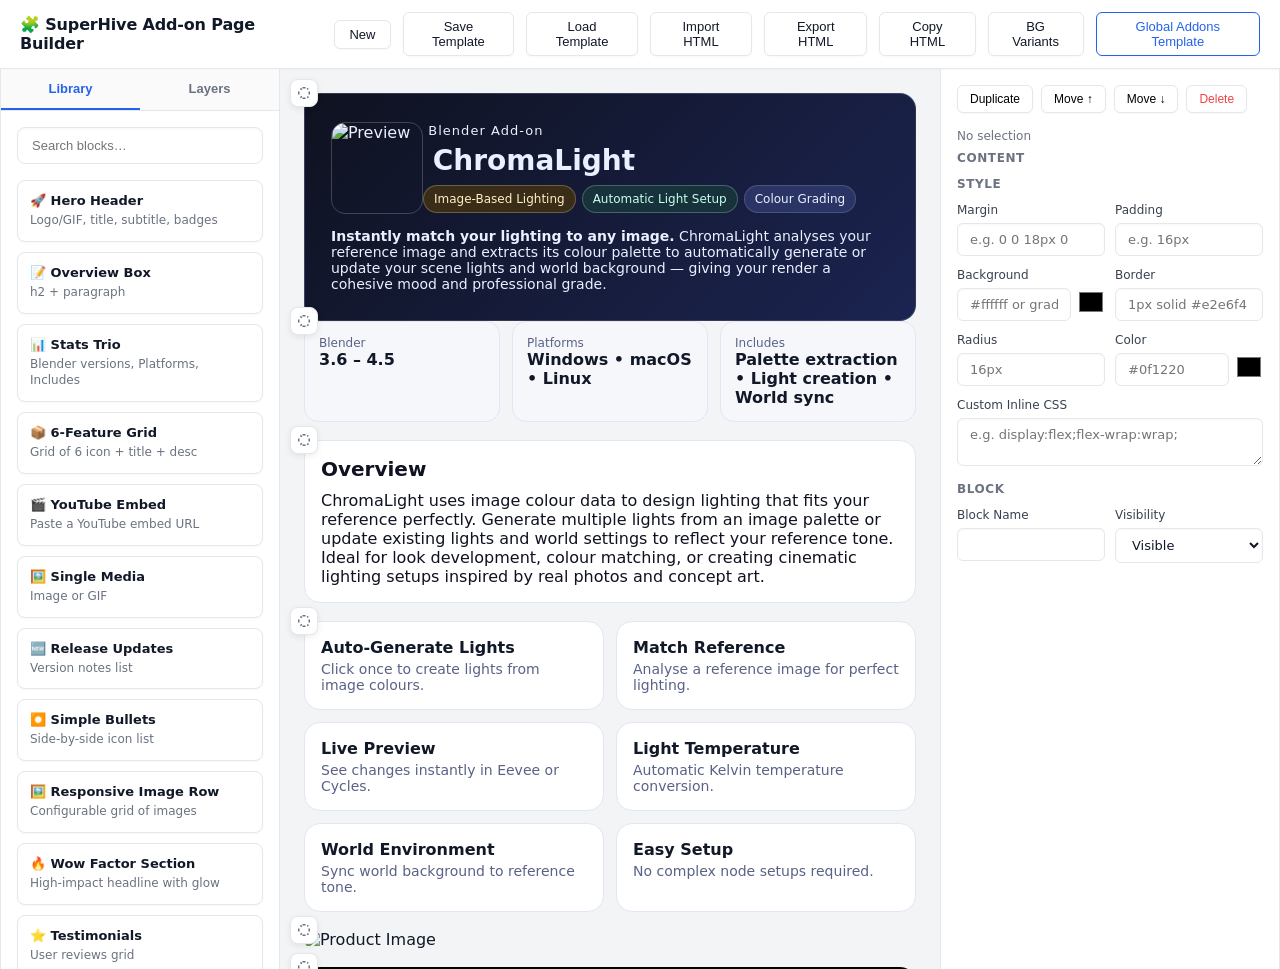
==== Dynamic verison/index.html @ a43a8a5e "feat: add a dynamic block-based content system including core application files and various new UI c" ====
<!DOCTYPE html>
<html lang="en">
<head>
  <meta charset="utf-8" />
  <meta name="viewport" content="width=device-width, initial-scale=1" />
  <title>SuperHive Add-on Page Builder</title>
  <link rel="stylesheet" href="styles.css">
</head>
<body>
  <!-- App bar -->
  <header class="appbar">
    <div class="title">🧩 SuperHive Add-on Page Builder</div>
    <div class="spacer"></div>
    <button class="btn" id="btn-new">New</button>
    <button class="btn" id="btn-save">Save Template</button>
    <button class="btn" id="btn-load">Load Template</button>
    <button class="btn" id="btn-import">Import HTML</button>
    <button class="btn" id="btn-export">Export HTML</button>
    <button class="btn" id="btn-copy">Copy HTML</button> 
    <button class="btn" id="btn-bg-variants">BG Variants</button>
    <button class="btn" id="btn-global-addons" style="border-color:var(--accent); color:var(--text);">Global Addons Template</button>
  </header>

  <div class="app">
    <!-- LEFT: Block Library & Layers -->
    <aside class="left col">
      <div class="tabs">
        <button class="tab active" id="tab-lib">Library</button>
        <button class="tab" id="tab-layers">Layers</button>
      </div>
      <div class="library" id="panel-lib">
        <input id="lib-search" class="lib-search" placeholder="Search blocks…"/>
        <div id="lib-list"></div>
      </div>
      <div class="layers hidden" id="panel-layers">
        <div id="layers-list"></div>
      </div>
    </aside>

    <!-- CENTER: Canvas -->
    <main class="center col">
      <div class="canvas-wrap">
        <!-- The builder mounts blocks inside here -->
        <div id="canvas" class="canvas" tabindex="0"></div>
      </div>
    </main>

    <!-- RIGHT: Inspector -->
    <aside class="right col">
      <div class="panel">
        <div class="toolbar">
          <button class="tool" id="btn-dup">Duplicate</button>
          <button class="tool" id="btn-up">Move ↑</button>
          <button class="tool" id="btn-down">Move ↓</button>
          <button class="tool danger" id="btn-del">Delete</button>
        </div>
        <div class="hint" id="sel-path">No selection</div>

        <h3>Content</h3>
        <div id="content-fields"></div>

        <h3>Style</h3>
        <div class="row">
          <div class="field">
            <label>Margin</label>
            <input id="st-margin" placeholder="e.g. 0 0 18px 0"/>
          </div>
          <div class="field">
            <label>Padding</label>
            <input id="st-padding" placeholder="e.g. 16px"/>
          </div>
        </div>
        <div class="row">
          <div class="field">
            <label>Background</label>
            <div style="display:flex; gap:6px;">
              <input id="st-bg" placeholder="#ffffff or gradient" style="flex:1;"/>
              <input type="color" id="st-bg-picker" style="width:28px; height:28px; padding:0; border:none; background:none; cursor:pointer;" />
            </div>
          </div>
          <div class="field">
            <label>Border</label>
            <input id="st-border" placeholder="1px solid #e2e6f4"/>
          </div>
        </div>
        <div class="row">
          <div class="field">
            <label>Radius</label>
            <input id="st-radius" placeholder="16px"/>
          </div>
          <div class="field">
            <label>Color</label>
            <div style="display:flex; gap:6px;">
              <input id="st-color" placeholder="#0f1220" style="flex:1;"/>
              <input type="color" id="st-color-picker" style="width:28px; height:28px; padding:0; border:none; background:none; cursor:pointer;" />
            </div>
          </div>
        </div>
        <div class="field">
          <label>Custom Inline CSS</label>
          <textarea id="st-inline" placeholder="e.g. display:flex;flex-wrap:wrap;"></textarea>
        </div>

        <h3>Block</h3>
        <div class="row">
          <div class="field">
            <label>Block Name</label>
            <input id="blk-name"/>
          </div>
          <div class="field">
            <label>Visibility</label>
            <select id="blk-visible">
              <option value="">Visible</option>
              <option value="hidden">Hidden</option>
            </select>
          </div>
        </div>
      </div>
    </aside>
  </div>

  <!-- Modals -->
  <div class="modal" id="modal-load">
    <div class="box">
      <h2>Load Template</h2>
      <div class="field">
        <label>Saved templates</label>
        <select id="load-select"></select>
      </div>
      <div class="toolbar">
        <button class="tool" id="load-do">Load from Storage</button>
        <button class="tool" id="load-file-do">Load from JSON File...</button>
        <button class="tool" onclick="closeModal('modal-load')">Close</button>
      </div>
    </div>
  </div>

  <div class="modal" id="modal-save">
    <div class="box">
      <h2>Save Template</h2>
      <div class="field"><label>Name</label><input id="save-name"/></div>
      <div class="toolbar">
        <button class="tool" id="save-do">Save to Storage</button>
        <button class="tool" id="save-file-do">Download to JSON File...</button>
        <button class="tool" onclick="closeModal('modal-save')">Close</button>
      </div>
    </div>
  </div>

  <div class="modal" id="modal-import">
    <div class="box">
      <h2>Import Raw HTML</h2>
      <textarea id="import-html" placeholder="Paste your SuperHive page HTML here…"></textarea>
      <div class="toolbar">
        <button class="tool" id="import-do">Import</button>
        <button class="tool" onclick="closeModal('modal-import')">Close</button>
      </div>
    </div>
  </div>

  <!-- Global Add-ons Template Modal -->
  <div class="modal" id="modal-global-addons">
    <div class="box">
      <h2>Edit Global Add-ons Template</h2>
      <p class="hint" style="margin-bottom:12px;color:var(--accent);">These addons will automatically synchronize to all your saved layouts that use the "More Add-ons Grid" block.</p>
      <div id="global-addons-fields"></div>
      <div class="toolbar" style="margin-top:16px;">
        <button class="tool" id="save-global-addons-do" style="border-color:var(--accent); color:var(--text);">Save Global Addons & Sync</button>
        <button class="tool" id="export-global-addons-btn">Download JSON File...</button>
        <button class="tool" id="import-global-addons-btn">Import JSON File...</button>
        <button class="tool" onclick="closeModal('modal-global-addons')">Close</button>
      </div>
    </div>
  </div>

  <!-- Background Variants Modal -->
  <div class="modal" id="modal-bg">
    <div class="box">
      <h2>Background Variants</h2>
      <div id="bg-variants-grid" class="bg-grid"></div>
      <div class="toolbar">
        <button class="tool" onclick="closeModal('modal-bg')">Close</button>
      </div>
    </div>
  </div>


  <!-- App logic -->
  <script src="app.js" type="module" defer></script>
</body>
</html>
---- Dynamic verison/styles.css ----
/* --- Modern Light App Shell --- */
:root{
  --bg: #f3f4f6;        /* canvas bg */
  --panel: #ffffff;     /* side panels */
  --panel2: #f9fafb;    /* inputs/search bg */
  --text: #111827;      /* dark text */
  --muted: #6b7280;     /* light text */
  --accent: #2563eb;    /* blue primary */
  --accent2: #60a5fa;   /* blue light */
  --danger: #ef4444;    /* red */
  --border: #e5e7eb;    /* gray border */
  --paper: #ffffff;
  --maxw: 880px;
}
* { box-sizing: border-box; }
html, body { height: 100%; }
body {
  margin: 0; background: var(--bg);
  color: var(--text); font-family: ui-sans-serif, system-ui, -apple-system, Segoe UI, sans-serif;
}
.app { display: grid; grid-template-columns: 280px 1fr 340px; gap: 0; height: 100vh; }
.col { overflow: auto; }
.left, .right { background: var(--panel); border-right: 1px solid var(--border); border-left: 1px solid var(--border); }
header.appbar {
  grid-column: 1 / 4;
  background: #ffffff;
  border-bottom: 1px solid var(--border);
  padding: 12px 20px;
  display: flex; align-items: center; gap: 12px;
  box-shadow: 0 1px 2px rgba(0,0,0,0.03);
  position: relative; z-index: 10;
}
header.appbar .title { font-weight: 700; color: #111827; font-size: 16px; letter-spacing: -0.01em; }
header.appbar .spacer { flex: 1 1 auto; }
header.appbar .btn {
  background: #ffffff; color: var(--text); border: 1px solid var(--border);
  border-radius: 6px; padding: 6px 14px; font-weight: 500; font-size: 13px;
  cursor: pointer; box-shadow: 0 1px 2px rgba(0,0,0,0.03); transition: background 0.15s, border-color 0.15s;
}
header.appbar .btn:hover { background: var(--panel2); }
header.appbar #btn-global-addons { border-color: var(--accent) !important; color: var(--accent) !important; }
header.appbar #btn-global-addons:hover { background: #eff6ff; }

/* Slim Scrollbars */
::-webkit-scrollbar { width: 6px; height: 6px; }
::-webkit-scrollbar-track { background: transparent; }
::-webkit-scrollbar-thumb { background: #cbd5e1; border-radius: 3px; }
::-webkit-scrollbar-thumb:hover { background: #94a3b8; }

/* Left Panel Tabs */
.tabs { display: flex; border-bottom: 1px solid var(--border); background: #fafafa; position: sticky; top: 0; z-index: 10; }
.tab { 
  flex: 1; padding: 12px; background: transparent; border: none; border-bottom: 2px solid transparent; 
  color: var(--muted); font-weight: 600; font-size: 13px; cursor: pointer; transition: color 0.15s; 
}
.tab:hover { color: var(--text); }
.tab.active { color: var(--accent); border-bottom-color: var(--accent); }

/* Layers */
.layers { padding: 16px; }
.layer-item { 
  display: flex; align-items: center; justify-content: space-between;
  padding: 8px 10px; background: #ffffff; border: 1px solid var(--border); 
  border-radius: 6px; margin-bottom: 6px; cursor: grab;
  box-shadow: 0 1px 2px rgba(0,0,0,0.02); transition: border-color 0.15s;
}
.layer-item:active { cursor: grabbing; transform: scale(0.98); }
.layer-item:hover { border-color: var(--accent2); }
.layer-item.sel { border-color: var(--accent); box-shadow: 0 0 0 1px var(--accent); }
.layer-info { flex: 1; min-width: 0; margin-right: 8px; pointer-events: none; }
.layer-title { font-size: 13px; font-weight: 600; color: #111827; white-space: nowrap; overflow: hidden; text-overflow: ellipsis; margin-bottom: 2px; }
.layer-type { font-size: 11px; color: var(--muted); }
.layer-actions { display: flex; gap: 4px; z-index: 2; }
.layer-btn { 
  background: transparent; border: none; color: var(--muted); cursor: pointer; 
  padding: 4px 6px; border-radius: 4px; display: flex; align-items: center; justify-content: center;
  font-size: 14px; font-weight: 700; transition: background 0.1s;
}
.layer-btn:hover { background: var(--panel2); color: var(--text); box-shadow: inset 0 0 0 1px var(--border); }
.layer-drop-line { height: 3px; background: var(--accent); margin: 2px 0; border-radius: 2px; }

/* Library */
.library { padding: 16px; }
.lib-search { 
  width: 100%; padding: 10px 14px; border-radius: 8px; border: 1px solid var(--border); 
  background: #ffffff; color: var(--text); margin-bottom: 16px; font-size: 13px;
  box-shadow: inset 0 1px 2px rgba(0,0,0,0.03);
}
.lib-search:focus { outline: 2px solid var(--accent); border-color: transparent; }
.block-card { 
  background: #ffffff; border: 1px solid var(--border); border-radius: 8px; 
  padding: 12px; margin-bottom: 10px; cursor: grab; box-shadow: 0 1px 2px rgba(0,0,0,0.03);
  transition: border-color 0.15s, transform 0.1s;
}
.block-card:active { cursor: grabbing; transform: scale(0.98); }
.block-card:hover { border-color: var(--accent2); }
.block-card h4 { margin: 0 0 4px 0; font-size: 13px; color: #111827; }
.block-card p { margin: 0; color: var(--muted); font-size: 12px; line-height: 1.4; }

/* Canvas */
.canvas-wrap { padding: 24px 24px 120px; }
.canvas { margin: 0 auto; max-width: var(--maxw); outline: 0; position: relative; min-height: 400px; }
.block { position: relative; }
.sel { outline: 2px solid var(--accent); outline-offset: 4px; border-radius: 2px; }
.ghost { opacity: .4; }
.drop-line { height: 4px; background: var(--accent); border-radius: 2px; margin: 10px 0; box-shadow: 0 0 8px rgba(37,99,235,0.4); }

/* Drag handle */
.drag-handle {
  position: absolute; top: -14px; left: -14px;
  width: 28px; height: 28px; display: flex; align-items: center; justify-content: center;
  background: #ffffff; border: 1px solid var(--border); color: var(--muted);
  border-radius: 8px; cursor: grab; user-select: none;
  box-shadow: 0 2px 6px rgba(0,0,0,0.08); z-index: 20; transition: color 0.15s;
}
.drag-handle:hover{ color: var(--accent); }
.drag-handle:active{ cursor: grabbing; transform: scale(.95); }
.drag-handle svg{ width: 18px; height: 18px; }

/* Right inspector */
.panel { padding: 16px; }
.panel h3 { margin: 8px 0 12px; font-size: 12px; color: var(--muted); font-weight: 700; letter-spacing: 0.05em; text-transform: uppercase; }
.field { margin-bottom: 12px; }
.field label { display: block; font-size: 12px; color: #374151; font-weight: 500; margin-bottom: 6px; }
.field input, .field textarea, .field select {
  width: 100%; padding: 8px 12px; background: #ffffff; border: 1px solid var(--border); 
  border-radius: 6px; color: var(--text); font-size: 13px; font-family: inherit;
  box-shadow: inset 0 1px 2px rgba(0,0,0,0.03);
}
.field input:focus, .field textarea:focus { outline: 2px solid var(--accent); border-color: transparent; }
.row { display: flex; gap: 10px; }
.row .field { flex: 1; }
.toolbar { display: flex; gap: 8px; flex-wrap: wrap; margin-bottom: 16px; }
.tool { 
  background: #ffffff; border: 1px solid var(--border); border-radius: 6px; 
  padding: 6px 12px; cursor: pointer; font-size: 12px; font-weight: 500;
  box-shadow: 0 1px 2px rgba(0,0,0,0.03); transition: background 0.15s;
}
.tool:hover { background: var(--panel2); }
.danger { color: var(--danger); }
.danger:hover { background: #fef2f2; border-color: #fecaca; }

/* Small helpers */
.hint { color: var(--muted); font-size: 12px; }
.tag { display: inline-block; padding: 4px 8px; border-radius: 999px; background: #f3f4f6; border: 1px solid #e5e7eb; color: #4b5563; font-size: 11px; }
.hidden { display: none !important; }

/* SuperHive-like primitives reused by blocks */
.sh-container { max-width: var(--maxw); margin: 0 auto; color: #0f1220; line-height: 1.55; }
.sh-card { background: #ffffff; border: 1px solid #e2e6f4; border-radius: 16px; padding: 16px; }
.sh-card-soft { background: #f6f7fb; border: 1px solid #e2e6f4; border-radius: 14px; padding: 14px; }
.sh-hero { background: linear-gradient(135deg,#0f1220,#1b2451); border-radius: 16px; padding: 28px 26px; color: #eaf0ff; border: 1px solid rgba(255,255,255,0.15); }

/* Modal */
.modal { position: fixed; inset: 0; background: rgba(17, 24, 39, 0.6); display: none; align-items: center; justify-content: center; padding: 20px; z-index: 100; backdrop-filter: blur(2px); }
.modal .box { width: min(820px, 96vw); max-height: 85vh; overflow: auto; background: var(--panel); box-shadow: 0 20px 25px -5px rgba(0, 0, 0, 0.1), 0 10px 10px -5px rgba(0, 0, 0, 0.04); border-radius: 12px; padding: 24px; }
.modal .box h2 { margin: 0 0 12px 0; font-size: 18px; color: #111827; }
.modal textarea { width: 100%; min-height: 220px; }

/* BG variants grid */
.bg-grid {
  display: grid;
  grid-template-columns: repeat(auto-fill, minmax(220px, 1fr));
  gap: 12px;
  margin-bottom: 12px;
}
.bg-item {
  border: 1px solid var(--border);
  border-radius: 8px;
  overflow: hidden;
  background: var(--panel);
  box-shadow: 0 1px 2px rgba(0,0,0,0.03);
}
.bg-item .swatch {
  height: 64px;
  border-bottom: 1px solid var(--border);
  box-shadow: inset 0 0 0 1px rgba(0,0,0,0.05); /* inner subtle border */
}
.bg-item .meta {
  padding: 10px; display: flex; flex-direction: column; gap: 8px;
}
.bg-item .title { font-size: 13px; color: #374151; font-weight: 500; }
.bg-item code.code {
  font-family: ui-monospace, SFMono-Regular, Menlo, Consolas, monospace;
  font-size: 11px; color: var(--muted);
  white-space: normal; word-break: break-all;
}
.bg-item .actions { display: flex; gap: 6px; }
.bg-item button {
  cursor: pointer; border-radius: 6px; padding: 6px 10px;
  border: 1px solid var(--border); background: #ffffff; color: #374151; font-size: 12px; font-weight: 500;
  flex: 1; transition: background 0.15s;
}
.bg-item button:hover { background: var(--panel2); }
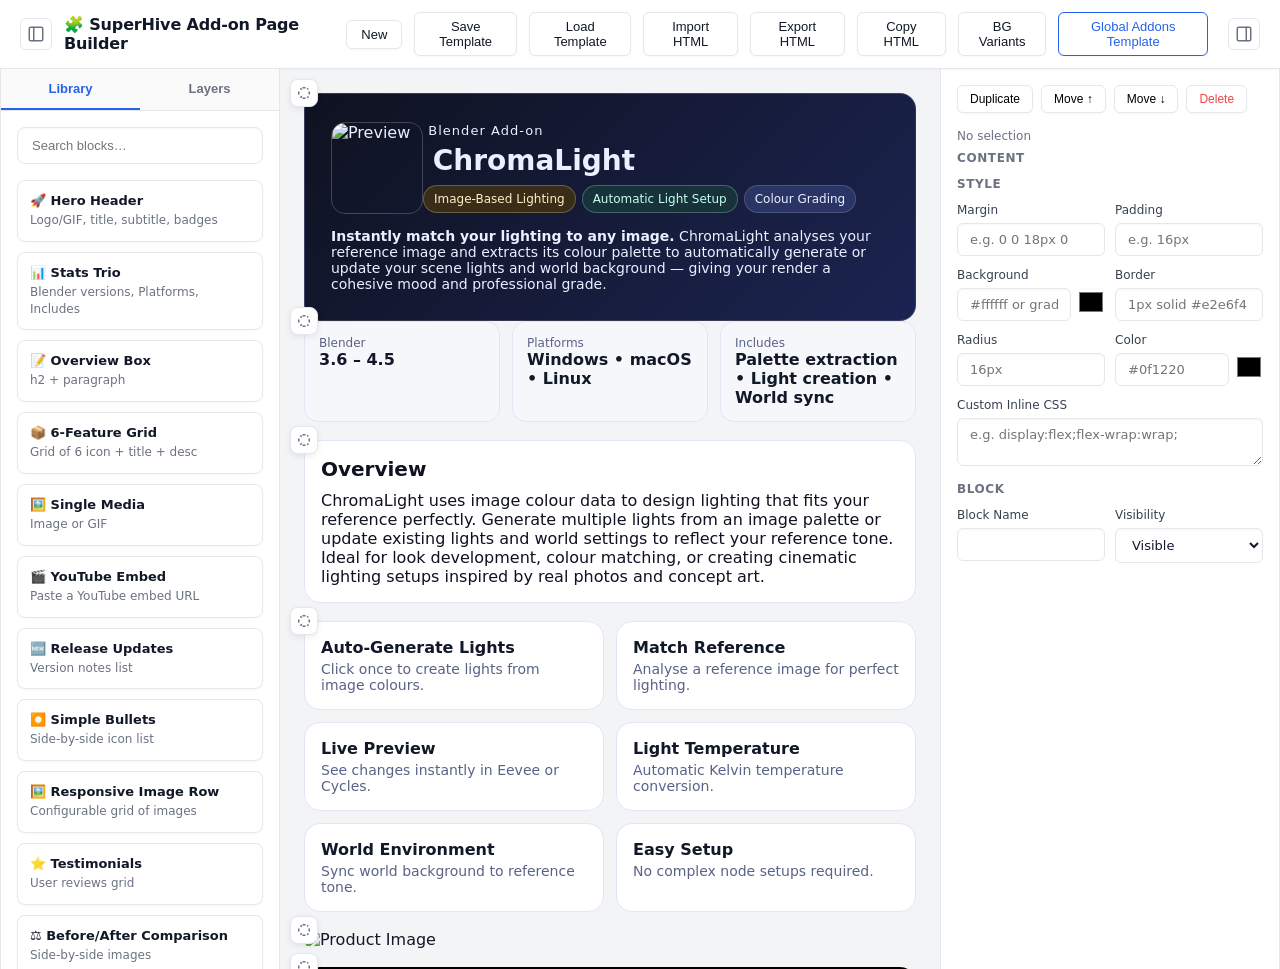
==== commit 186df9e5: "Added sidebar show hide" ====
--- a/Dynamic verison/index.html
+++ b/Dynamic verison/index.html
@@ -9,6 +9,9 @@
 <body>
   <!-- App bar -->
   <header class="appbar">
+    <button class="toggle-btn" id="btn-toggle-left" title="Toggle Library (L)">
+      <svg viewBox="0 0 24 24" width="18" height="18" fill="none" stroke="currentColor" stroke-width="2" stroke-linecap="round" stroke-linejoin="round"><rect x="3" y="3" width="18" height="18" rx="2" ry="2"></rect><line x1="9" y1="3" x2="9" y2="21"></line></svg>
+    </button>
     <div class="title">🧩 SuperHive Add-on Page Builder</div>
     <div class="spacer"></div>
     <button class="btn" id="btn-new">New</button>
@@ -19,6 +22,9 @@
     <button class="btn" id="btn-copy">Copy HTML</button> 
     <button class="btn" id="btn-bg-variants">BG Variants</button>
     <button class="btn" id="btn-global-addons" style="border-color:var(--accent); color:var(--text);">Global Addons Template</button>
+    <button class="toggle-btn" id="btn-toggle-right" title="Toggle Inspector (R)" style="margin-left:8px;">
+      <svg viewBox="0 0 24 24" width="18" height="18" fill="none" stroke="currentColor" stroke-width="2" stroke-linecap="round" stroke-linejoin="round"><rect x="3" y="3" width="18" height="18" rx="2" ry="2"></rect><line x1="15" y1="3" x2="15" y2="21"></line></svg>
+    </button>
   </header>
 
   <div class="app">
--- a/Dynamic verison/styles.css
+++ b/Dynamic verison/styles.css
@@ -18,9 +18,25 @@
   margin: 0; background: var(--bg);
   color: var(--text); font-family: ui-sans-serif, system-ui, -apple-system, Segoe UI, sans-serif;
 }
-.app { display: grid; grid-template-columns: 280px 1fr 340px; gap: 0; height: 100vh; }
-.col { overflow: auto; }
-.left, .right { background: var(--panel); border-right: 1px solid var(--border); border-left: 1px solid var(--border); }
+.app { 
+  display: grid; 
+  grid-template-columns: 280px 1fr 340px; 
+  gap: 0; 
+  height: 100vh; 
+  transition: grid-template-columns 0.3s cubic-bezier(0.4, 0, 0.2, 1);
+}
+.app.left-hidden { grid-template-columns: 0px 1fr 340px; }
+.app.right-hidden { grid-template-columns: 280px 1fr 0px; }
+.app.left-hidden.right-hidden { grid-template-columns: 0px 1fr 0px; }
+
+.col { overflow: auto; min-width: 0; }
+.left, .right { 
+  background: var(--panel); 
+  border-right: 1px solid var(--border); 
+  border-left: 1px solid var(--border); 
+  transition: opacity 0.2s;
+}
+.left-hidden .left, .right-hidden .right { opacity: 0; pointer-events: none; }
 header.appbar {
   grid-column: 1 / 4;
   background: #ffffff;
@@ -40,6 +56,14 @@
 header.appbar .btn:hover { background: var(--panel2); }
 header.appbar #btn-global-addons { border-color: var(--accent) !important; color: var(--accent) !important; }
 header.appbar #btn-global-addons:hover { background: #eff6ff; }
+
+.toggle-btn {
+  background: transparent; border: 1px solid var(--border); border-radius: 6px;
+  width: 32px; height: 32px; display: flex; align-items: center; justify-content: center;
+  cursor: pointer; color: var(--muted); transition: all 0.2s;
+}
+.toggle-btn:hover { background: var(--panel2); color: var(--text); border-color: var(--accent); }
+.toggle-btn.active { background: #eff6ff; color: var(--accent); border-color: var(--accent); }
 
 /* Slim Scrollbars */
 ::-webkit-scrollbar { width: 6px; height: 6px; }
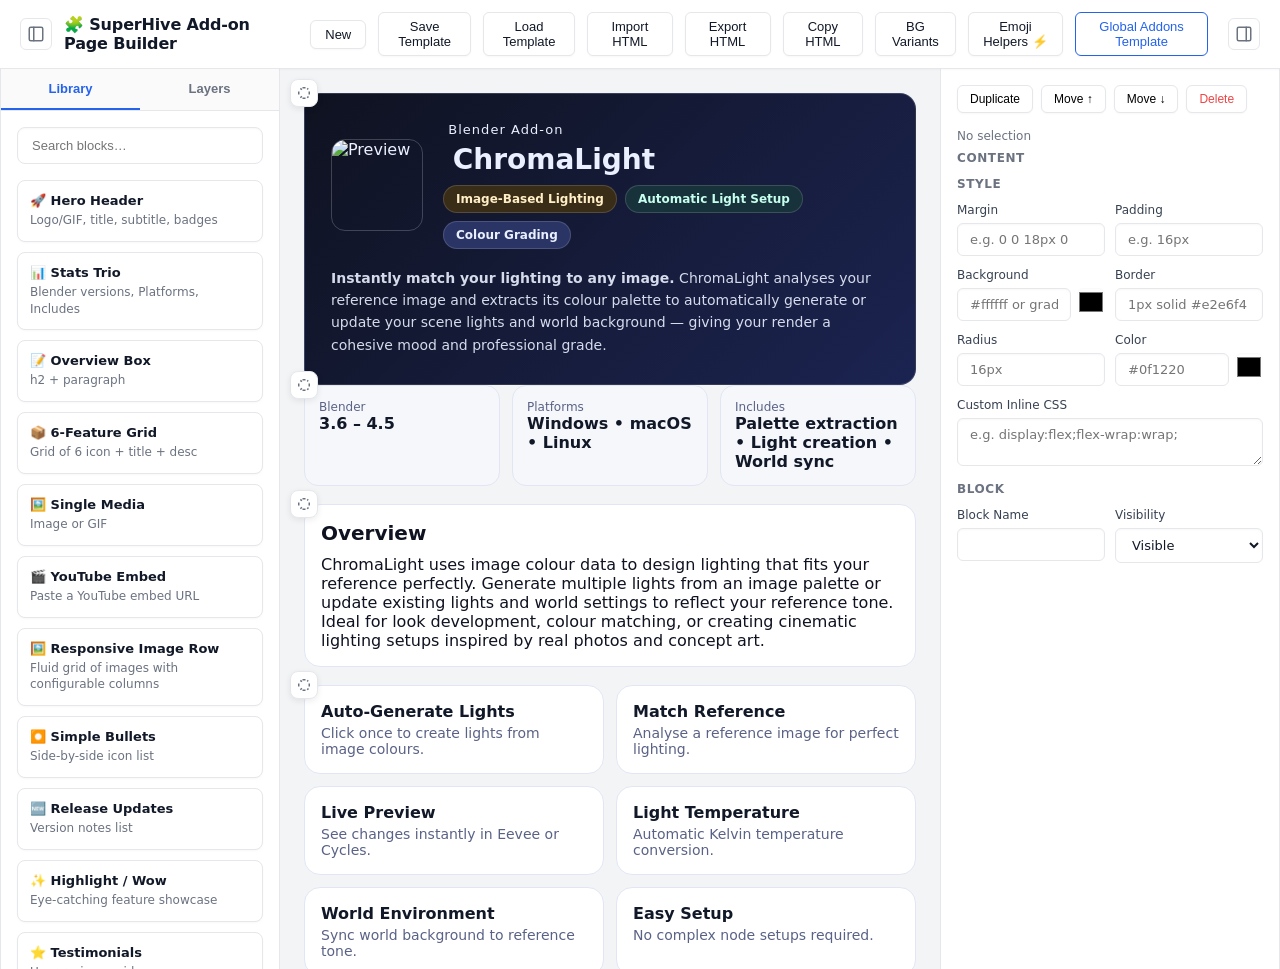
==== commit a4bccf0c: "Fixed hero block" ====
--- a/Dynamic verison/index.html
+++ b/Dynamic verison/index.html
@@ -21,6 +21,15 @@
     <button class="btn" id="btn-export">Export HTML</button>
     <button class="btn" id="btn-copy">Copy HTML</button> 
     <button class="btn" id="btn-bg-variants">BG Variants</button>
+    <div class="dropdown">
+      <button class="btn dropdown-toggle">Emoji Helpers ⚡</button>
+      <div class="dropdown-menu">
+        <a href="https://getemoji.com/" target="_blank">GetEmoji.com</a>
+        <a href="https://emojipedia.org/" target="_blank">Emojipedia</a>
+        <a href="https://coolsymbol.com/" target="_blank">Cool Symbol</a>
+        <a href="https://copyandpasteemoji.com/" target="_blank">Copy & Paste Emoji</a>
+      </div>
+    </div>
     <button class="btn" id="btn-global-addons" style="border-color:var(--accent); color:var(--text);">Global Addons Template</button>
     <button class="toggle-btn" id="btn-toggle-right" title="Toggle Inspector (R)" style="margin-left:8px;">
       <svg viewBox="0 0 24 24" width="18" height="18" fill="none" stroke="currentColor" stroke-width="2" stroke-linecap="round" stroke-linejoin="round"><rect x="3" y="3" width="18" height="18" rx="2" ry="2"></rect><line x1="15" y1="3" x2="15" y2="21"></line></svg>
--- a/Dynamic verison/styles.css
+++ b/Dynamic verison/styles.css
@@ -56,6 +56,20 @@
 header.appbar .btn:hover { background: var(--panel2); }
 header.appbar #btn-global-addons { border-color: var(--accent) !important; color: var(--accent) !important; }
 header.appbar #btn-global-addons:hover { background: #eff6ff; }
+/* Dropdown */
+.dropdown { position: relative; display: inline-block; }
+.dropdown-menu {
+  display: none; position: absolute; top: 100%; left: 0; min-width: 180px;
+  background: #ffffff; border: 1px solid var(--border); border-radius: 8px;
+  padding: 4px; box-shadow: 0 10px 15px -3px rgba(0, 0, 0, 0.1), 0 4px 6px -2px rgba(0, 0, 0, 0.05);
+  margin-top: 4px; z-index: 200;
+}
+.dropdown:hover .dropdown-menu { display: block; }
+.dropdown-menu a {
+  display: block; padding: 10px 12px; font-size: 13px; color: var(--text);
+  text-decoration: none; border-radius: 6px; transition: background 0.1s;
+}
+.dropdown-menu a:hover { background: var(--panel2); color: var(--accent); }
 
 .toggle-btn {
   background: transparent; border: 1px solid var(--border); border-radius: 6px;
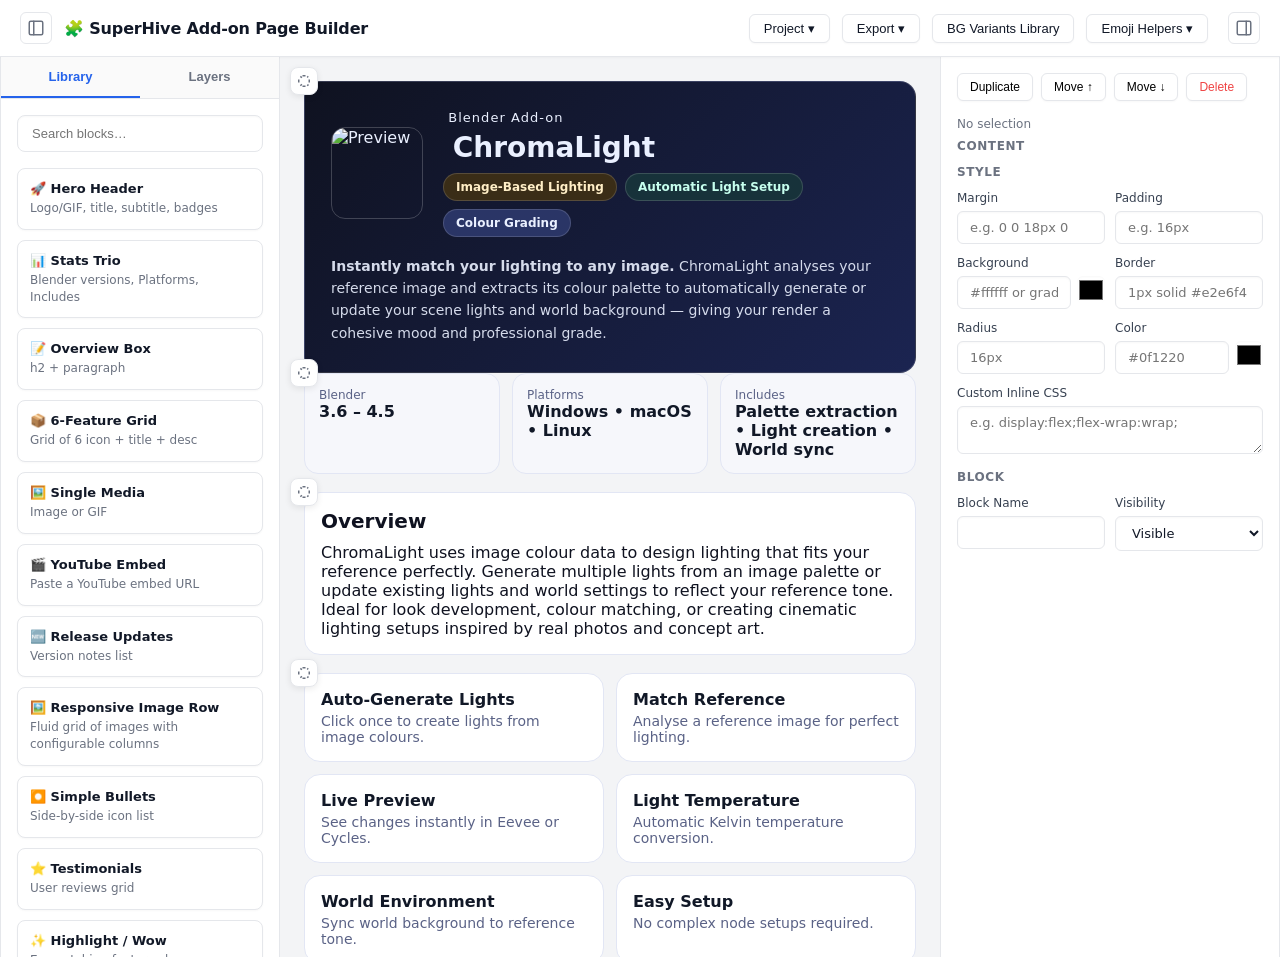
==== commit 3b85d93f: "Added menu change" ====
--- a/Dynamic verison/index.html
+++ b/Dynamic verison/index.html
@@ -14,15 +14,31 @@
     </button>
     <div class="title">🧩 SuperHive Add-on Page Builder</div>
     <div class="spacer"></div>
-    <button class="btn" id="btn-new">New</button>
-    <button class="btn" id="btn-save">Save Template</button>
-    <button class="btn" id="btn-load">Load Template</button>
-    <button class="btn" id="btn-import">Import HTML</button>
-    <button class="btn" id="btn-export">Export HTML</button>
-    <button class="btn" id="btn-copy">Copy HTML</button> 
-    <button class="btn" id="btn-bg-variants">BG Variants</button>
     <div class="dropdown">
-      <button class="btn dropdown-toggle">Emoji Helpers ⚡</button>
+      <button class="btn">Project ▾</button>
+      <div class="dropdown-menu">
+        <button id="btn-new">New Page</button>
+        <button id="btn-save">Save Template</button>
+        <button id="btn-load">Load Template</button>
+        <hr style="margin: 4px 0; border: 0; border-top: 1px solid var(--border);">
+        <button id="btn-global-addons">Global Addons Template</button>
+      </div>
+    </div>
+
+    <div class="dropdown">
+      <button class="btn">Export ▾</button>
+      <div class="dropdown-menu">
+        <button id="btn-copy">Copy HTML</button>
+        <button id="btn-export">Download HTML</button>
+        <hr style="margin: 4px 0; border: 0; border-top: 1px solid var(--border);">
+        <button id="btn-import">Import HTML</button>
+      </div>
+    </div>
+
+    <button class="btn" id="btn-bg-variants">BG Variants Library</button>
+    
+    <div class="dropdown">
+      <button class="btn">Emoji Helpers ▾</button>
       <div class="dropdown-menu">
         <a href="https://getemoji.com/" target="_blank">GetEmoji.com</a>
         <a href="https://emojipedia.org/" target="_blank">Emojipedia</a>
@@ -30,7 +46,6 @@
         <a href="https://copyandpasteemoji.com/" target="_blank">Copy & Paste Emoji</a>
       </div>
     </div>
-    <button class="btn" id="btn-global-addons" style="border-color:var(--accent); color:var(--text);">Global Addons Template</button>
     <button class="toggle-btn" id="btn-toggle-right" title="Toggle Inspector (R)" style="margin-left:8px;">
       <svg viewBox="0 0 24 24" width="18" height="18" fill="none" stroke="currentColor" stroke-width="2" stroke-linecap="round" stroke-linejoin="round"><rect x="3" y="3" width="18" height="18" rx="2" ry="2"></rect><line x1="15" y1="3" x2="15" y2="21"></line></svg>
     </button>
--- a/Dynamic verison/styles.css
+++ b/Dynamic verison/styles.css
@@ -65,11 +65,22 @@
   margin-top: 4px; z-index: 200;
 }
 .dropdown:hover .dropdown-menu { display: block; }
-.dropdown-menu a {
-  display: block; padding: 10px 12px; font-size: 13px; color: var(--text);
-  text-decoration: none; border-radius: 6px; transition: background 0.1s;
-}
-.dropdown-menu a:hover { background: var(--panel2); color: var(--accent); }
+.dropdown-menu a, .dropdown-menu button {
+    display: block;
+    padding: 10px 14px;
+    color: var(--text);
+    text-decoration: none;
+    font-size: 13px;
+    width: 100%;
+    text-align: left;
+    border: none;
+    background: none;
+    cursor: pointer;
+}
+.dropdown-menu a:hover, .dropdown-menu button:hover {
+    background: var(--bg-soft);
+    color: var(--accent);
+}
 
 .toggle-btn {
   background: transparent; border: 1px solid var(--border); border-radius: 6px;
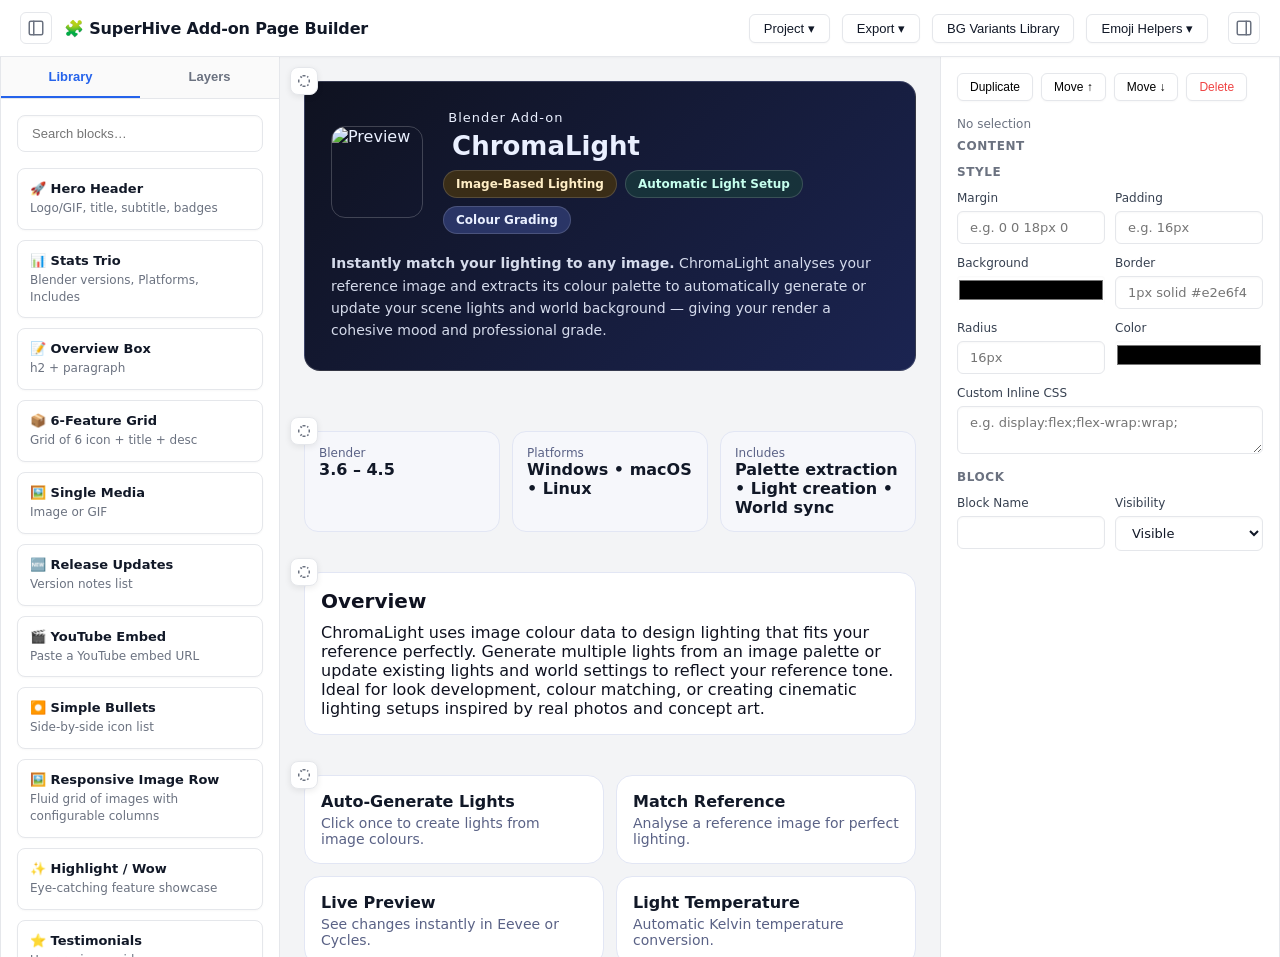
==== commit 0ac3c079: "new blocks" ====
--- a/Dynamic verison/index.html
+++ b/Dynamic verison/index.html
@@ -103,10 +103,8 @@
         <div class="row">
           <div class="field">
             <label>Background</label>
-            <div style="display:flex; gap:6px;">
-              <input id="st-bg" placeholder="#ffffff or gradient" style="flex:1;"/>
-              <input type="color" id="st-bg-picker" style="width:28px; height:28px; padding:0; border:none; background:none; cursor:pointer;" />
-            </div>
+            <input type="color" id="st-bg-picker" style="width:100%; height:28px; padding:0; border:none; border-radius:4px; background:none; cursor:pointer;" />
+            <input id="st-bg" style="display:none;" />
           </div>
           <div class="field">
             <label>Border</label>
@@ -120,10 +118,8 @@
           </div>
           <div class="field">
             <label>Color</label>
-            <div style="display:flex; gap:6px;">
-              <input id="st-color" placeholder="#0f1220" style="flex:1;"/>
-              <input type="color" id="st-color-picker" style="width:28px; height:28px; padding:0; border:none; background:none; cursor:pointer;" />
-            </div>
+            <input type="color" id="st-color-picker" style="width:100%; height:28px; padding:0; border:none; border-radius:4px; background:none; cursor:pointer;" />
+            <input id="st-color" style="display:none;" />
           </div>
         </div>
         <div class="field">
--- a/Dynamic verison/styles.css
+++ b/Dynamic verison/styles.css
@@ -3,6 +3,7 @@
   --bg: #f3f4f6;        /* canvas bg */
   --panel: #ffffff;     /* side panels */
   --panel2: #f9fafb;    /* inputs/search bg */
+  --bg-soft: #f1f5f9;   /* hover background for menu items */
   --text: #111827;      /* dark text */
   --muted: #6b7280;     /* light text */
   --accent: #2563eb;    /* blue primary */
@@ -63,6 +64,15 @@
   background: #ffffff; border: 1px solid var(--border); border-radius: 8px;
   padding: 4px; box-shadow: 0 10px 15px -3px rgba(0, 0, 0, 0.1), 0 4px 6px -2px rgba(0, 0, 0, 0.05);
   margin-top: 4px; z-index: 200;
+}
+/* Bridge the 4px gap between button and menu to prevent hover loss */
+.dropdown-menu::before {
+    content: '';
+    position: absolute;
+    top: -8px; 
+    left: 0;
+    right: 0;
+    height: 8px;
 }
 .dropdown:hover .dropdown-menu { display: block; }
 .dropdown-menu a, .dropdown-menu button {
@@ -149,7 +159,8 @@
 /* Canvas */
 .canvas-wrap { padding: 24px 24px 120px; }
 .canvas { margin: 0 auto; max-width: var(--maxw); outline: 0; position: relative; min-height: 400px; }
-.block { position: relative; }
+.block { position: relative; margin-bottom: 40px; }
+.block.sel { outline: 2px solid var(--accent); outline-offset: 4px; border-radius: 8px; }
 .sel { outline: 2px solid var(--accent); outline-offset: 4px; border-radius: 2px; }
 .ghost { opacity: .4; }
 .drop-line { height: 4px; background: var(--accent); border-radius: 2px; margin: 10px 0; box-shadow: 0 0 8px rgba(37,99,235,0.4); }
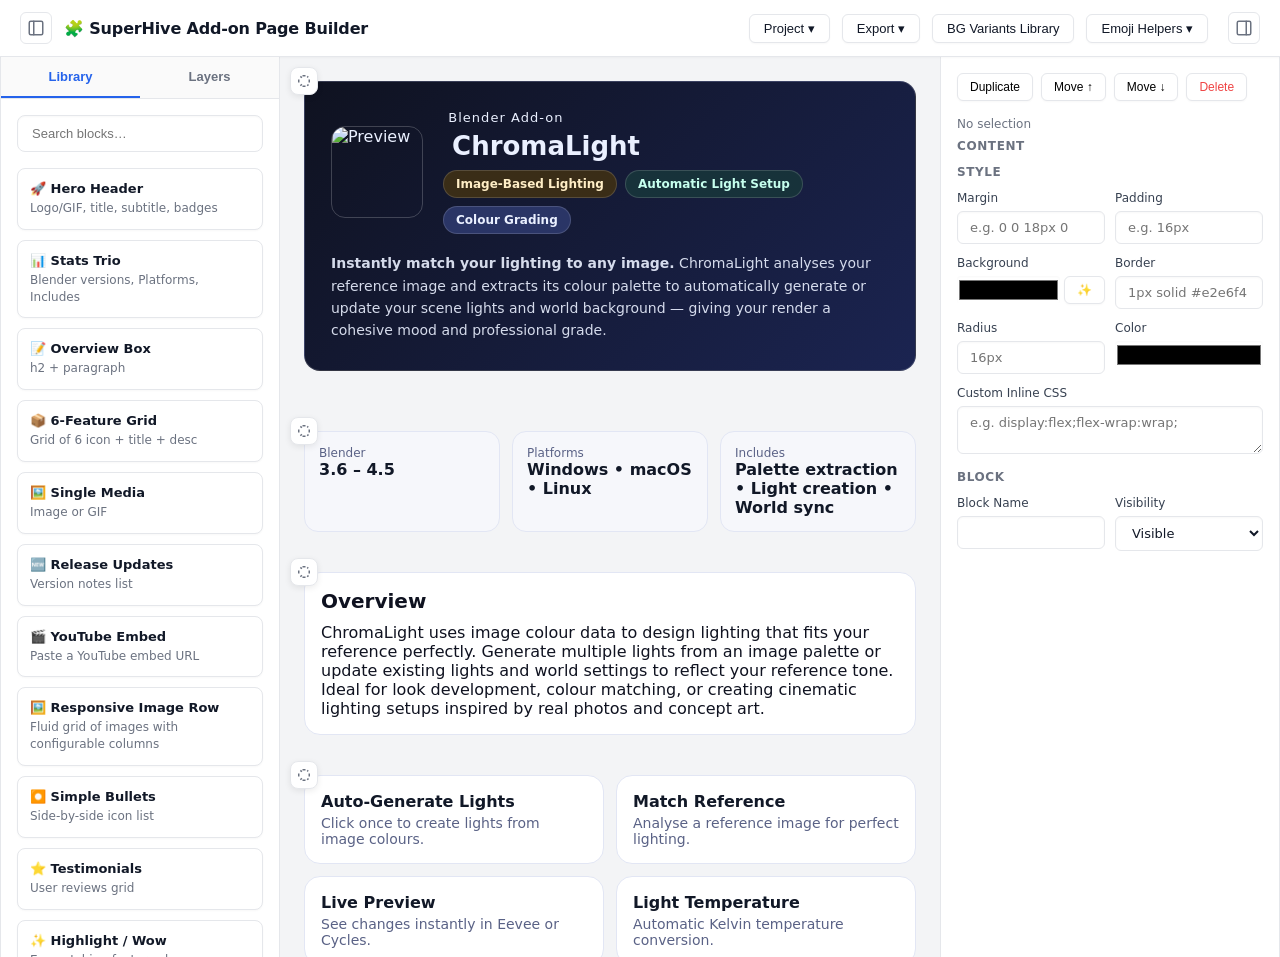
==== commit 2d405e5c: "popups native" ====
--- a/Dynamic verison/index.html
+++ b/Dynamic verison/index.html
@@ -18,6 +18,7 @@
       <button class="btn">Project ▾</button>
       <div class="dropdown-menu">
         <button id="btn-new">New Page</button>
+        <button id="btn-clear" style="color:red">White Sheet</button>
         <button id="btn-save">Save Template</button>
         <button id="btn-load">Load Template</button>
         <hr style="margin: 4px 0; border: 0; border-top: 1px solid var(--border);">
@@ -103,7 +104,10 @@
         <div class="row">
           <div class="field">
             <label>Background</label>
-            <input type="color" id="st-bg-picker" style="width:100%; height:28px; padding:0; border:none; border-radius:4px; background:none; cursor:pointer;" />
+            <div style="display:flex;gap:4px;">
+              <input type="color" id="st-bg-picker" style="flex:1; height:28px; padding:0; border:none; border-radius:4px; background:none; cursor:pointer;" />
+              <button id="btn-bg-variants" class="tool" title="Gradients & more">✨</button>
+            </div>
             <input id="st-bg" style="display:none;" />
           </div>
           <div class="field">
@@ -213,5 +217,59 @@
 
   <!-- App logic -->
   <script src="app.js" type="module" defer></script>
+  <!-- Delete Block Modal -->
+  <div id="modal-delete-block" class="modal">
+    <div class="modal-content glass-modal animate-in">
+      <div class="modal-header">
+        <h3>Delete Block?</h3>
+        <button class="close-btn" onclick="closeModal('modal-delete-block')">&times;</button>
+      </div>
+      <div class="modal-body">
+        <div class="confirm-icon">🗑️</div>
+        <p>Are you sure you want to delete this block? This cannot be undone.</p>
+      </div>
+      <div class="modal-footer">
+        <button class="btn-cancel" onclick="closeModal('modal-delete-block')">Cancel</button>
+        <button id="confirm-delete-block-do" class="btn-danger">Delete</button>
+      </div>
+    </div>
+  </div>
+
+  <!-- New Page Modal -->
+  <div id="modal-new-page" class="modal">
+    <div class="modal-content glass-modal animate-in">
+      <div class="modal-header">
+        <h3>Start New Page?</h3>
+        <button class="close-btn" onclick="closeModal('modal-new-page')">&times;</button>
+      </div>
+      <div class="modal-body">
+        <div class="confirm-icon">📄</div>
+        <p>This will reset your workspace and start with a fresh template. Unsaved changes will be lost.</p>
+      </div>
+      <div class="modal-footer">
+        <button class="btn-cancel" onclick="closeModal('modal-new-page')">Cancel</button>
+        <button id="confirm-new-page-do" class="btn-danger" style="background:var(--accent); border-color:var(--accent);">Start New Project</button>
+      </div>
+    </div>
+  </div>
+
+  <!-- Confirm Modal -->
+  <div id="modal-confirm" class="modal">
+    <div class="modal-content glass-modal animate-in">
+      <div class="modal-header">
+        <h3>Clear Canvas?</h3>
+        <button class="close-btn" onclick="closeModal('modal-confirm')">&times;</button>
+      </div>
+      <div class="modal-body">
+        <div class="confirm-icon">⚠️</div>
+        <p>This will permanently remove all blocks from your current collection. This action cannot be undone.</p>
+      </div>
+      <div class="modal-footer">
+        <button class="btn-cancel" onclick="closeModal('modal-confirm')">Cancel</button>
+        <button id="confirm-clear-do" class="btn-danger">Clear Everything</button>
+      </div>
+    </div>
+  </div>
+
 </body>
 </html>
--- a/Dynamic verison/styles.css
+++ b/Dynamic verison/styles.css
@@ -213,6 +213,24 @@
 
 /* Modal */
 .modal { position: fixed; inset: 0; background: rgba(17, 24, 39, 0.6); display: none; align-items: center; justify-content: center; padding: 20px; z-index: 100; backdrop-filter: blur(2px); }
+
+/* Glass Modal (used by confirm) */
+.glass-modal {
+  background: rgba(255, 255, 255, 0.8) !important;
+  backdrop-filter: blur(20px) saturate(180%);
+  -webkit-backdrop-filter: blur(20px) saturate(180%);
+  border: 1px solid rgba(255, 255, 255, 0.3) !important;
+  border-radius: 20px !important;
+  box-shadow: 0 25px 50px -12px rgba(0, 0, 0, 0.25) !important;
+}
+
+.modal-content {
+  background: var(--panel);
+  width: min(440px, 94vw);
+  border-radius: 12px;
+  overflow: hidden;
+  box-shadow: var(--shadow-xl);
+}
 .modal .box { width: min(820px, 96vw); max-height: 85vh; overflow: auto; background: var(--panel); box-shadow: 0 20px 25px -5px rgba(0, 0, 0, 0.1), 0 10px 10px -5px rgba(0, 0, 0, 0.04); border-radius: 12px; padding: 24px; }
 .modal .box h2 { margin: 0 0 12px 0; font-size: 18px; color: #111827; }
 .modal textarea { width: 100%; min-height: 220px; }
@@ -252,3 +270,209 @@
   flex: 1; transition: background 0.15s;
 }
 .bg-item button:hover { background: var(--panel2); }
+.modal.active { display: flex; }
+
+.glass-modal {
+  background: rgba(255, 255, 255, 0.95);
+  backdrop-filter: blur(12px) saturate(180%);
+  -webkit-backdrop-filter: blur(12px) saturate(180%);
+  border: 1px solid rgba(255, 255, 255, 0.3);
+  box-shadow: 
+    0 25px 50px -12px rgba(0, 0, 0, 0.15),
+    0 0 0 1px rgba(0, 0, 0, 0.05);
+  border-radius: 20px;
+  width: min(420px, 90vw);
+  overflow: hidden;
+}
+
+.modal-content {
+  display: flex;
+  flex-direction: column;
+}
+
+.modal-header {
+  padding: 20px 24px;
+  border-bottom: 1px solid var(--border);
+  display: flex;
+  justify-content: space-between;
+  align-items: center;
+}
+
+.modal-header h3 {
+  margin: 0;
+  font-size: 18px;
+  font-weight: 700;
+  color: var(--text);
+  letter-spacing: -0.02em;
+}
+
+.close-btn {
+  background: none;
+  border: none;
+  font-size: 24px;
+  line-height: 1;
+  color: var(--muted);
+  cursor: pointer;
+  padding: 4px;
+  border-radius: 6px;
+  display: flex;
+  align-items: center;
+  justify-content: center;
+  transition: all 0.2s;
+}
+
+.close-btn:hover {
+  background: var(--panel2);
+  color: var(--text);
+}
+
+.modal-body {
+  padding: 24px;
+  text-align: center;
+}
+
+.confirm-icon {
+  font-size: 48px;
+  margin-bottom: 16px;
+}
+
+.modal-body p {
+  margin: 0;
+  color: var(--muted);
+  font-size: 14px;
+  line-height: 1.6;
+}
+
+.modal-footer {
+  padding: 16px 24px;
+  background: var(--panel2);
+  display: flex;
+  gap: 12px;
+  justify-content: flex-end;
+}
+
+.btn-cancel, .btn-danger {
+  padding: 10px 18px;
+  border-radius: 8px;
+  font-size: 14px;
+  font-weight: 600;
+  cursor: pointer;
+  transition: all 0.2s;
+}
+
+.btn-cancel {
+  background: #ffffff;
+  border: 1px solid var(--border);
+  color: var(--text);
+}
+
+.btn-cancel:hover {
+  background: var(--bg);
+  border-color: #d1d5db;
+}
+
+.btn-danger {
+  background: var(--danger);
+  border: 1px solid var(--danger);
+  color: white;
+}
+
+.btn-danger:hover {
+  filter: brightness(1.1);
+  box-shadow: 0 4px 12px rgba(239, 68, 68, 0.2);
+}
+
+.animate-in {
+  animation: modalIn 0.3s cubic-bezier(0.34, 1.56, 0.64, 1);
+}
+
+@keyframes modalIn {
+  from { opacity: 0; transform: scale(0.9) translateY(10px); }
+  to { opacity: 1; transform: scale(1) translateY(0); }
+}
+
+/* Background Variants Styles */
+#bg-variants-grid {
+  display: grid;
+  grid-template-columns: repeat(auto-fill, minmax(280px, 1fr));
+  gap: 16px;
+  max-height: 60vh;
+  overflow-y: auto;
+  padding: 4px;
+}
+
+.bg-item {
+  background: var(--panel);
+  border: 1px solid var(--border);
+  border-radius: 12px;
+  overflow: hidden;
+  display: flex;
+  flex-direction: column;
+  transition: all 0.2s;
+}
+
+.bg-item:hover {
+  transform: translateY(-2px);
+  box-shadow: 0 8px 24px rgba(0,0,0,0.1);
+  border-color: var(--accent);
+}
+
+.bg-item .swatch {
+  height: 120px;
+  width: 100%;
+  background: #eee;
+  border-bottom: 1px solid var(--border);
+}
+
+.bg-item .meta {
+  padding: 12px;
+  flex: 1;
+  display: flex;
+  flex-direction: column;
+  gap: 4px;
+}
+
+.bg-item .meta div {
+  font-weight: 700;
+  font-size: 14px;
+  color: var(--text);
+}
+
+.bg-item .meta code {
+  font-size: 11px;
+  color: var(--muted);
+  background: var(--panel2);
+  padding: 2px 6px;
+  border-radius: 4px;
+  white-space: nowrap;
+  overflow: hidden;
+  text-overflow: ellipsis;
+  display: block;
+}
+
+.bg-btns button {
+  flex: 1;
+  padding: 6px;
+  border-radius: 6px;
+  font-size: 12px;
+  font-weight: 600;
+  cursor: pointer;
+  border: 1px solid var(--border);
+  background: white;
+  transition: all 0.2s;
+}
+
+.bg-btns button:first-child {
+  background: var(--accent);
+  color: white;
+  border-color: var(--accent);
+}
+
+.bg-btns button:first-child:hover {
+  filter: brightness(1.1);
+}
+
+.bg-btns button:last-child:hover {
+  background: var(--panel2);
+}
+
